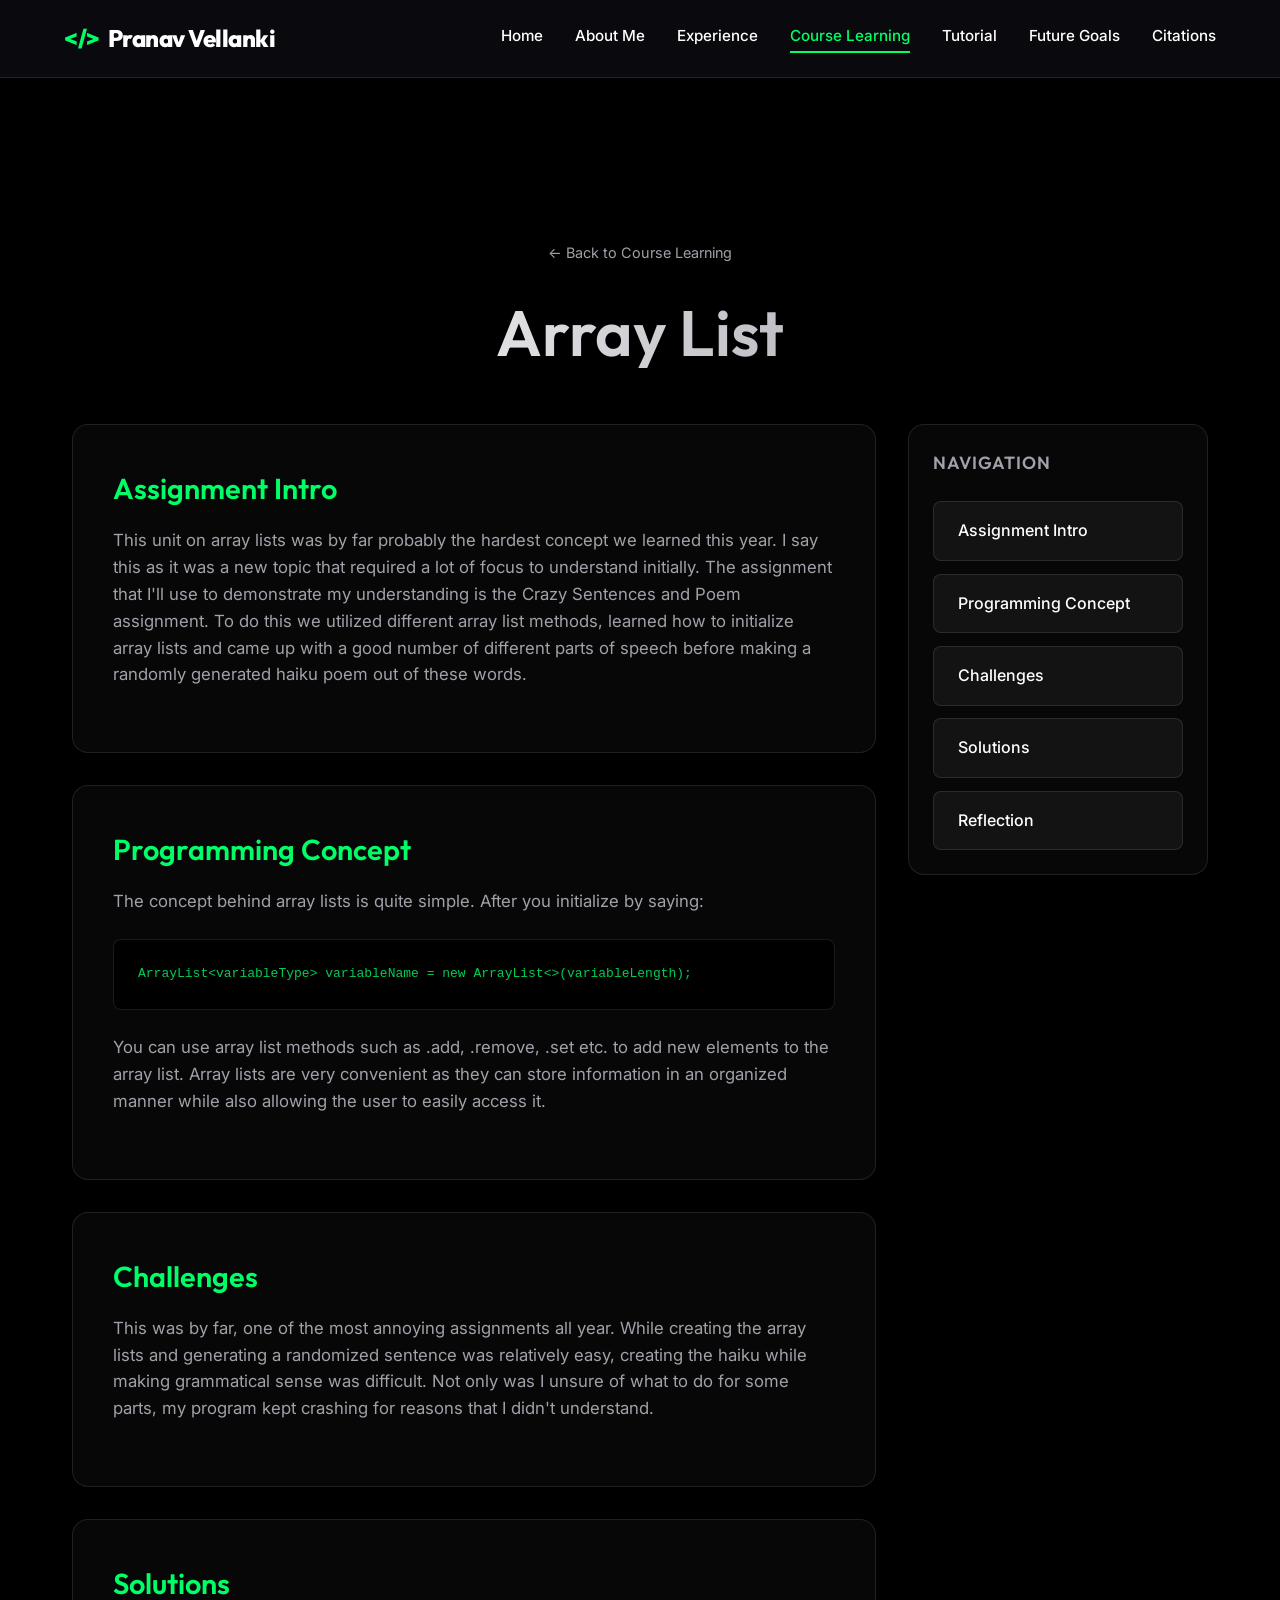
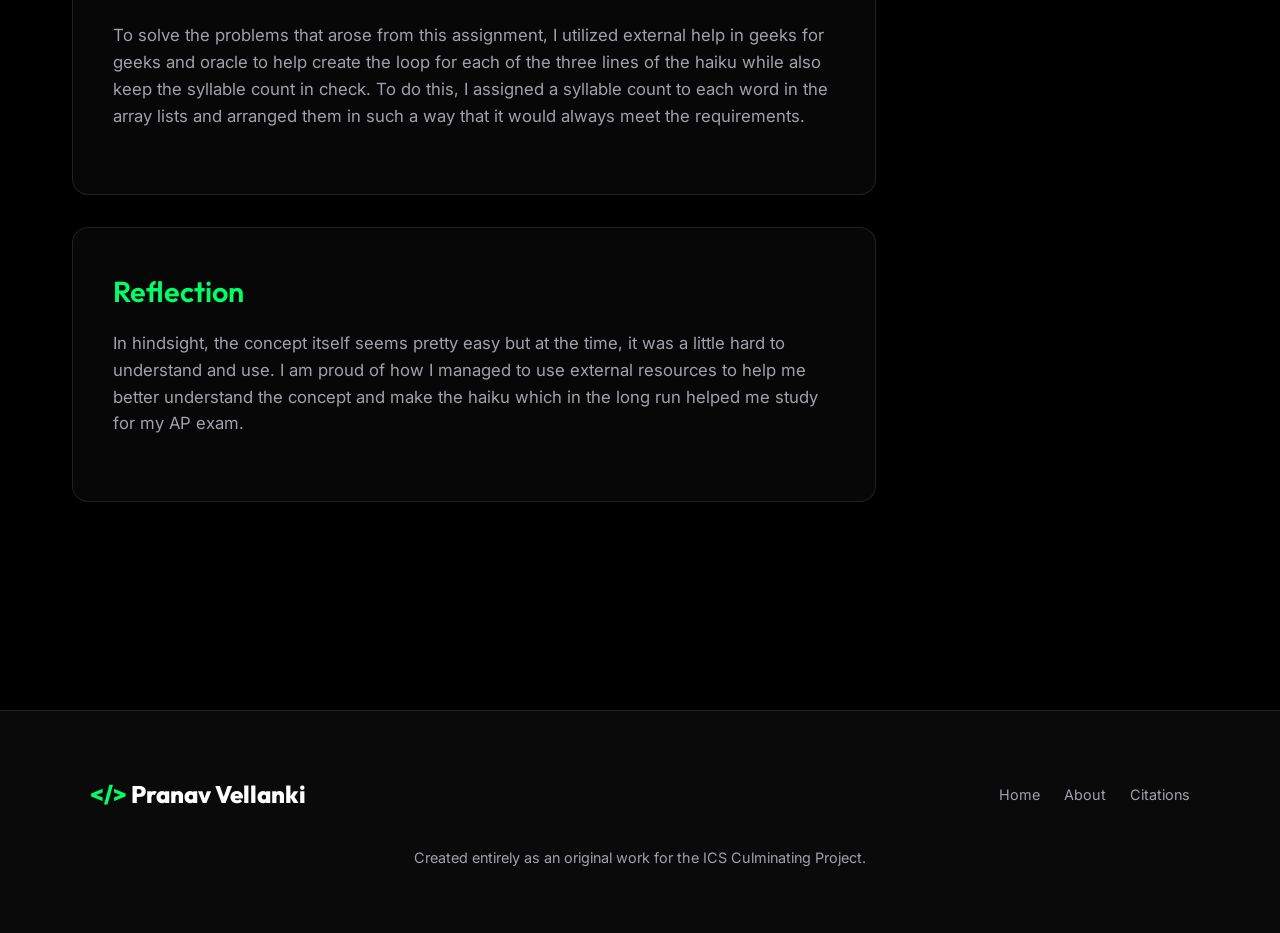
==== array-list.html @ 810569a3 "Add files via upload" ====
<!DOCTYPE html>
<html lang="en">
<head>
    <meta charset="UTF-8">
    <meta name="viewport" content="width=device-width, initial-scale=1.0">
    <title>Array List | ICS Portfolio</title>
    <link href="https://fonts.googleapis.com/css2?family=Inter:wght@300;400;500;600;700&family=Outfit:wght@400;600;800&display=swap" rel="stylesheet">
    <link rel="stylesheet" href="styles.css">
    <style>
        .layout-container {
            display: grid;
            grid-template-columns: 1fr 300px;
            gap: 2rem;
            align-items: start;
        }
        
        .main-content {
            display: flex;
            flex-direction: column;
            gap: 2rem;
        }

        .section-box {
            scroll-margin-top: 100px;
        }

        .sidebar-nav {
            position: sticky;
            top: 100px;
            display: flex;
            flex-direction: column;
            gap: 0.8rem;
        }

        .sidebar-btn {
            display: block;
            padding: 1rem 1.5rem;
            background: rgba(255, 255, 255, 0.05);
            border: 1px solid var(--border-glass);
            border-radius: 8px;
            color: var(--text-main);
            text-decoration: none;
            font-weight: 500;
            transition: all 0.2s ease;
            text-align: left;
            cursor: pointer;
        }

        .sidebar-btn:hover {
            background: rgba(0, 255, 102, 0.1);
            border-color: var(--accent-primary);
            color: var(--accent-primary);
            transform: translateX(-5px);
        }

        @media (max-width: 900px) {
            .layout-container {
                grid-template-columns: 1fr;
            }
            .sidebar-nav {
                position: static;
                margin-bottom: 2rem;
                flex-direction: row;
                flex-wrap: wrap;
            }
            .sidebar-btn {
                flex: 1 1 200px;
                text-align: center;
            }
        }
    </style>
</head>
<body>
    <nav class="navbar" id="navbar">
        <div class="logo">
            <span style="color: var(--accent-primary);">&lt;/&gt;</span> Pranav Vellanki
        </div>
        <div class="nav-links">
            <a href="index.html">Home</a>
            <a href="about.html">About Me</a>
            <a href="experience.html">Experience</a>
            <a href="learning.html" class="active">Course Learning</a>
            <a href="tutorial.html">Tutorial</a>
            <a href="future.html">Future Goals</a>
            <a href="citations.html">Citations</a>
        </div>
    </nav>
    <div style="height: 80px;"></div>

    <header class="page-header" style="padding-bottom: 2rem;">
        <div class="animate-up" style="margin-bottom: 2rem;">
            <a href="learning.html" style="color: var(--text-muted); font-size: 0.9rem;">&larr; Back to Course Learning</a>
        </div>
        <h1 class="animate-up delay-1">Array List</h1>
    </header>

    <section class="section-container" style="padding-top: 0; max-width: 1200px;">
        <div class="layout-container animate-up delay-2">
            
            <!-- Main Content Boxes -->
            <div class="main-content">
                <div id="intro" class="glass-card section-box">
                    <h2 style="color: var(--accent-primary);">Assignment Intro</h2>
                    <p style="margin-top: 1rem; line-height: 1.6;">
                        This unit on array lists was by far probably the hardest concept we learned this year. I say this as it was a new topic that required a lot of focus to understand initially. The assignment that I'll use to demonstrate my understanding is the Crazy Sentences and Poem assignment. To do this we utilized different array list methods, learned how to initialize array lists and came up with a good number of different parts of speech before making a randomly generated haiku poem out of these words.
                    </p>
                </div>
                <div id="concept" class="glass-card section-box">
                    <h2 style="color: var(--accent-primary);">Programming Concept</h2>
                    <p style="margin-top: 1rem; line-height: 1.6;">
                        The concept behind array lists is quite simple. After you initialize by saying:
                    </p>
                    <div class="code-snippet" style="margin-top: 1.5rem; margin-bottom: 1.5rem;">
<pre><code>ArrayList&lt;variableType&gt; variableName = new ArrayList&lt;&gt;(variableLength);</code></pre>
                    </div>
                    <p style="margin-top: 1rem; line-height: 1.6;">
                        You can use array list methods such as .add, .remove, .set etc. to add new elements to the array list. Array lists are very convenient as they can store information in an organized manner while also allowing the user to easily access it.
                    </p>
                </div>
                <div id="challenges" class="glass-card section-box">
                    <h2 style="color: var(--accent-primary);">Challenges</h2>
                    <p style="margin-top: 1rem; line-height: 1.6;">
                        This was by far, one of the most annoying assignments all year. While creating the array lists and generating a randomized sentence was relatively easy, creating the haiku while making grammatical sense was difficult. Not only was I unsure of what to do for some parts, my program kept crashing for reasons that I didn't understand.
                    </p>
                </div>
                <div id="solutions" class="glass-card section-box">
                    <h2 style="color: var(--accent-primary);">Solutions</h2>
                    <p style="margin-top: 1rem; line-height: 1.6;">
                        To solve the problems that arose from this assignment, I utilized external help in geeks for geeks and oracle to help create the loop for each of the three lines of the haiku while also keep the syllable count in check. To do this, I assigned a syllable count to each word in the array lists and arranged them in such a way that it would always meet the requirements.
                    </p>
                </div>
                <div id="reflection" class="glass-card section-box">
                    <h2 style="color: var(--accent-primary);">Reflection</h2>
                    <p style="margin-top: 1rem; line-height: 1.6;">
                        In hindsight, the concept itself seems pretty easy but at the time, it was a little hard to understand and use. I am proud of how I managed to use external resources to help me better understand the concept and make the haiku which in the long run helped me study for my AP exam.
                    </p>
                </div>
            </div>

            <!-- Right Sidebar Navigation -->
            <div class="sidebar-nav">
                <div class="glass-card" style="padding: 1.5rem;">
                    <h3 style="margin-bottom: 1.5rem; color: var(--text-muted); font-size: 1.1rem; text-transform: uppercase; letter-spacing: 1px;">Navigation</h3>
                    <div style="display: flex; flex-direction: column; gap: 0.8rem;">
                        <a href="#intro" class="sidebar-btn">Assignment Intro</a>
                        <a href="#concept" class="sidebar-btn">Programming Concept</a>
                        <a href="#challenges" class="sidebar-btn">Challenges</a>
                        <a href="#solutions" class="sidebar-btn">Solutions</a>
                        <a href="#reflection" class="sidebar-btn">Reflection</a>
                    </div>
                </div>
            </div>

        </div>
    </section>

    <footer class="footer">
        <div class="footer-content">
            <div class="footer-logo">
                <span style="color: var(--accent-primary);">&lt;/&gt;</span> Pranav Vellanki
            </div>
            <div class="footer-links">
                <a href="index.html">Home</a>
                <a href="about.html">About</a>
                <a href="citations.html">Citations</a>
            </div>
        </div>
        <p style="text-align:center; color: var(--text-muted); margin-top: 2rem; font-size:0.9rem;">Created entirely as an original work for the ICS Culminating Project.</p>
    </footer>

    <script src="script.js"></script>
    <script>
        // Smooth scrolling for sidebar links
        document.querySelectorAll('.sidebar-btn').forEach(anchor => {
            anchor.addEventListener('click', function (e) {
                e.preventDefault();
                const targetId = this.getAttribute('href').substring(1);
                const targetElement = document.getElementById(targetId);
                if (targetElement) {
                    targetElement.scrollIntoView({
                        behavior: 'smooth'
                    });
                }
            });
        });
    </script>
</body>
</html>
---- styles.css ----
@import url('https://fonts.googleapis.com/css2?family=Inter:wght@300;400;500;600;700&family=Outfit:wght@400;600;800&display=swap');

:root {
    --bg-main: #000000;
    --bg-dark: #0a0a0a;
    --bg-glass: rgba(10, 10, 10, 0.7);
    --border-glass: rgba(255, 255, 255, 0.1);
    --text-main: #FFFFFF;
    --text-muted: #A1A1AA;
    --accent-primary: #00FF66;
    --accent-secondary: #00CC55;
    --accent-gold: #66FF99;
}

* {
    margin: 0;
    padding: 0;
    box-sizing: border-box;
}

body {
    font-family: 'Inter', sans-serif;
    background-color: var(--bg-main);
    color: var(--text-main);
    line-height: 1.6;
    overflow-x: hidden;
}

h1, h2, h3, h4, h5 {
    font-family: 'Outfit', sans-serif;
    font-weight: 600;
}

a {
    color: var(--text-main);
    text-decoration: none;
    transition: color 0.2s ease;
}

a:hover {
    color: var(--accent-primary);
}

/* NAVBAR */
.navbar {
    position: fixed;
    top: 0;
    left: 0;
    width: 100%;
    padding: 1.2rem 4rem;
    display: flex;
    justify-content: space-between;
    align-items: center;
    background: rgba(13, 13, 18, 0.8);
    backdrop-filter: blur(12px);
    border-bottom: 1px solid var(--border-glass);
    z-index: 1000;
    transition: all 0.3s ease;
}

.navbar .logo {
    font-family: 'Outfit', sans-serif;
    font-size: 1.5rem;
    font-weight: 800;
    letter-spacing: -0.5px;
    display: flex;
    align-items: center;
    gap: 0.5rem;
    color: var(--text-main);
}

.nav-links {
    display: flex;
    gap: 2rem;
}

.nav-links a {
    font-size: 0.95rem;
    font-weight: 500;
    position: relative;
    padding-bottom: 4px;
}

.nav-links a::after {
    content: '';
    position: absolute;
    width: 0;
    height: 2px;
    bottom: 0;
    left: 0;
    background-color: var(--accent-primary);
    transition: width 0.3s ease;
}

.nav-links a:hover::after, .nav-links a.active::after {
    width: 100%;
}
.nav-links a.active {
    color: var(--accent-primary);
}

.nav-cta .btn {
    font-weight: 500;
}

/* BUTTONS */
.btn {
    padding: 0.7rem 1.5rem;
    border-radius: 8px;
    font-family: 'Inter', sans-serif;
    font-size: 0.95rem;
    cursor: pointer;
    border: none;
    outline: none;
    transition: all 0.2s ease;
}

.btn-primary {
    background-color: var(--accent-primary);
    color: #fff;
}

.btn-primary:hover {
    background-color: #4a5ee3;
    transform: translateY(-2px);
}

.btn-secondary {
    background-color: rgba(255, 255, 255, 0.1);
    color: var(--text-main);
    border: 1px solid var(--border-glass);
}

.btn-secondary:hover {
    background-color: rgba(255, 255, 255, 0.15);
    transform: translateY(-2px);
}


/* HERO & PAGE HEADERS */
.page-header {
    padding: 10rem 2rem 5rem;
    text-align: center;
    max-width: 900px;
    margin: 0 auto;
}

.page-header h1 {
    font-size: 4rem;
    line-height: 1.1;
    margin-bottom: 1.5rem;
    background: linear-gradient(to right, #fff, var(--text-muted));
    -webkit-background-clip: text;
    background-clip: text;
    -webkit-text-fill-color: transparent;
}

.page-header p {
    font-size: 1.25rem;
    color: var(--text-muted);
    margin-bottom: 2.5rem;
    max-width: 700px;
    margin-left: auto;
    margin-right: auto;
}

.profile-img {
    width: 180px;
    height: 180px;
    border-radius: 50%;
    object-fit: cover;
    border: 4px solid var(--accent-primary);
    box-shadow: 0 0 30px rgba(0, 255, 102, 0.4);
    transition: transform 0.3s ease;
}

.profile-img:hover {
    transform: scale(1.05);
}

/* CONTENT SECTIONS */
.section-container {
    max-width: 1100px;
    margin: 0 auto;
    padding: 4rem 2rem 8rem;
}

.glass-card {
    background: var(--bg-glass);
    border: 1px solid var(--border-glass);
    border-radius: 16px;
    padding: 2.5rem;
    transition: transform 0.3s ease, border-color 0.3s ease;
}

.glass-card:hover {
    transform: translateY(-5px);
    border-color: rgba(255, 255, 255, 0.2);
}

.glass-card h2, .glass-card h3 {
    margin-bottom: 1rem;
    font-size: 1.8rem;
}

.glass-card p {
    color: var(--text-muted);
    font-size: 1.05rem;
    margin-bottom: 1.5rem;
}

.content-grid {
    display: grid;
    grid-template-columns: repeat(auto-fit, minmax(300px, 1fr));
    gap: 2rem;
    margin-top: 3rem;
}

.code-snippet {
    background: #000;
    border: 1px solid var(--border-glass);
    border-radius: 8px;
    padding: 1.5rem;
    font-family: monospace;
    color: var(--accent-secondary);
    overflow-x: auto;
    margin-top: 1rem;
    margin-bottom: 1.5rem;
}

/* FOOTER */
.footer {
    border-top: 1px solid var(--border-glass);
    padding: 4rem 2rem;
    margin-top: 5rem;
    background: var(--bg-dark);
}

.footer-content {
    max-width: 1100px;
    margin: 0 auto;
    display: flex;
    justify-content: space-between;
    align-items: center;
}

.footer-logo {
    font-family: 'Outfit', sans-serif;
    font-size: 1.5rem;
    font-weight: 800;
}

.footer-links {
    display: flex;
    gap: 1.5rem;
}

.footer-links a {
    color: var(--text-muted);
    font-size: 0.9rem;
}

/* ANIMATIONS */
.animate-up {
    opacity: 0;
    transform: translateY(30px);
    animation: fadeUp 0.8s forwards ease-out;
}

.delay-1 { animation-delay: 0.2s; }
.delay-2 { animation-delay: 0.4s; }

@keyframes fadeUp {
    to {
        opacity: 1;
        transform: translateY(0);
    }
}

/* RESPONSIVE */
@media (max-width: 768px) {
    .navbar {
        padding: 1rem;
        flex-wrap: wrap;
    }
    .nav-links {
        display: none; /* In a real app we'd add a hamburger menu */
    }
    .page-header h1 {
        font-size: 2.5rem;
    }
    .footer-content {
        flex-direction: column;
        gap: 2rem;
        text-align: center;
    }
}
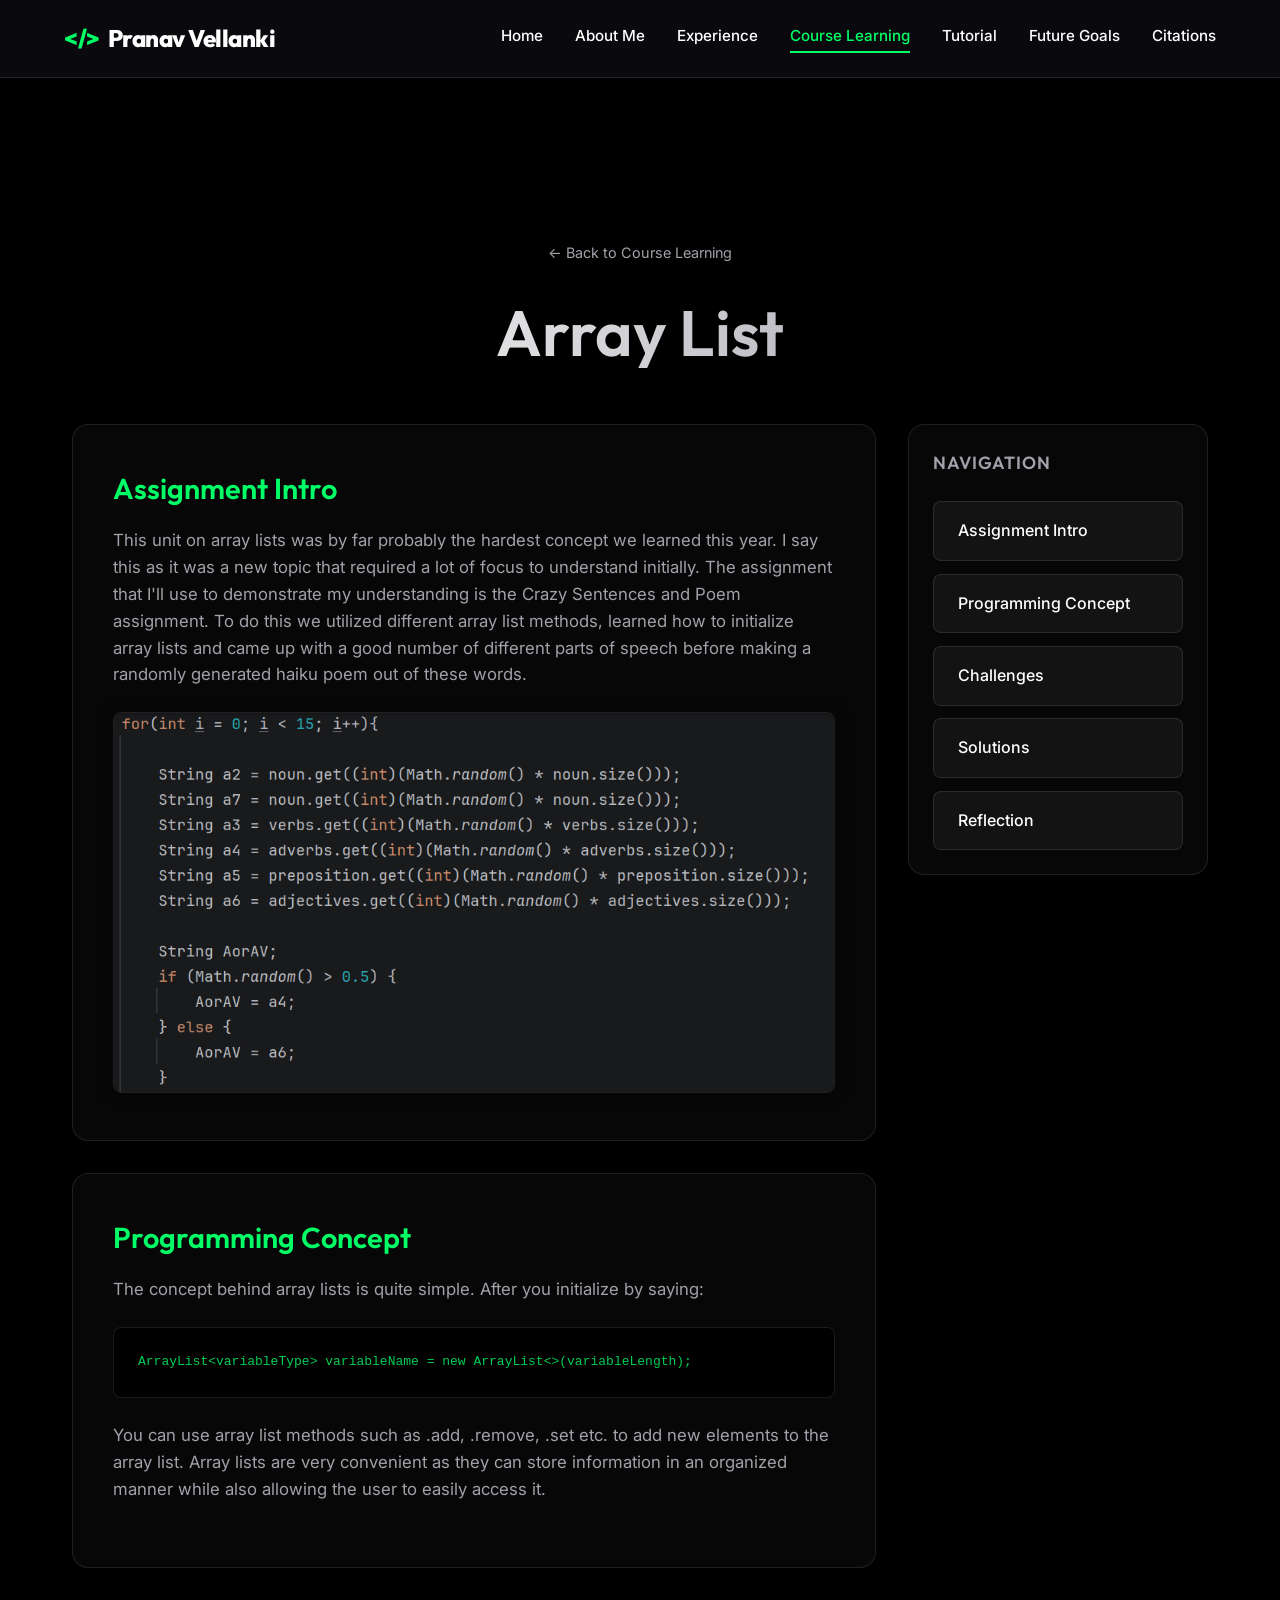
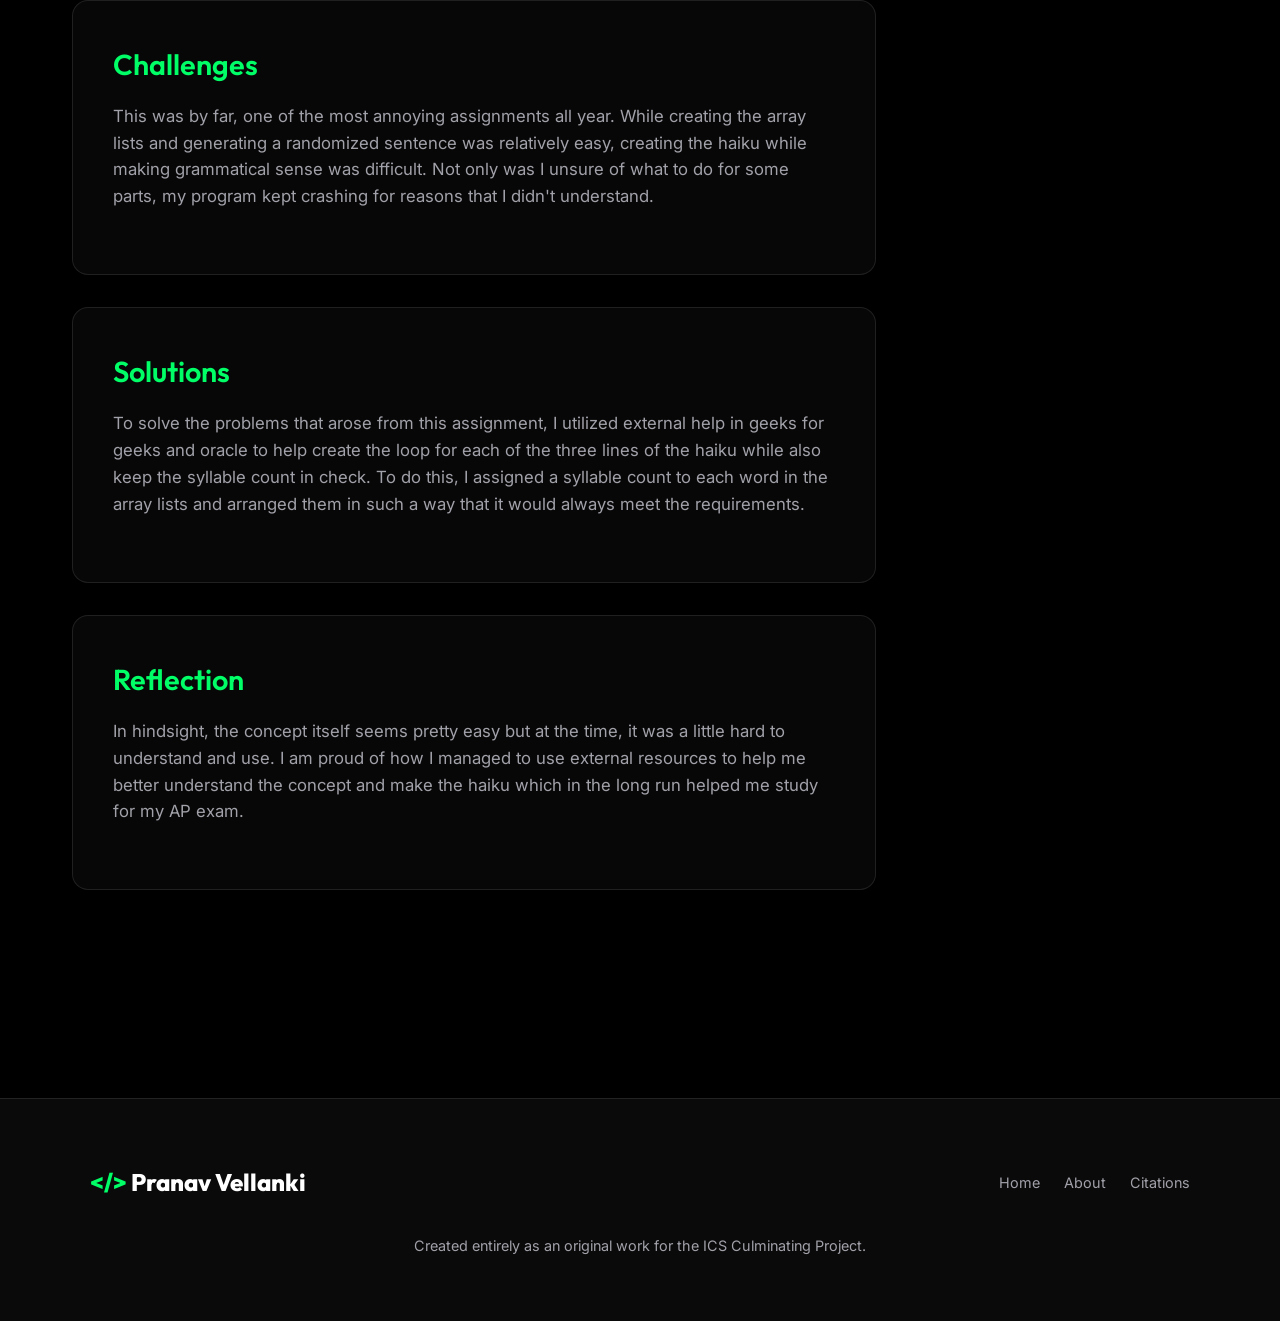
==== commit ace3c601: "Add files via upload" ====
--- a/array-list.html
+++ b/array-list.html
@@ -104,6 +104,9 @@
                     <p style="margin-top: 1rem; line-height: 1.6;">
                         This unit on array lists was by far probably the hardest concept we learned this year. I say this as it was a new topic that required a lot of focus to understand initially. The assignment that I'll use to demonstrate my understanding is the Crazy Sentences and Poem assignment. To do this we utilized different array list methods, learned how to initialize array lists and came up with a good number of different parts of speech before making a randomly generated haiku poem out of these words.
                     </p>
+                    <div style="margin-top: 1.5rem; text-align: center;">
+                        <img src="array-list-code.png" alt="Array List Code Snippet" style="max-width: 100%; border-radius: 8px; border: 1px solid var(--border-glass); box-shadow: 0 0 15px rgba(0,0,0,0.3);">
+                    </div>
                 </div>
                 <div id="concept" class="glass-card section-box">
                     <h2 style="color: var(--accent-primary);">Programming Concept</h2>
